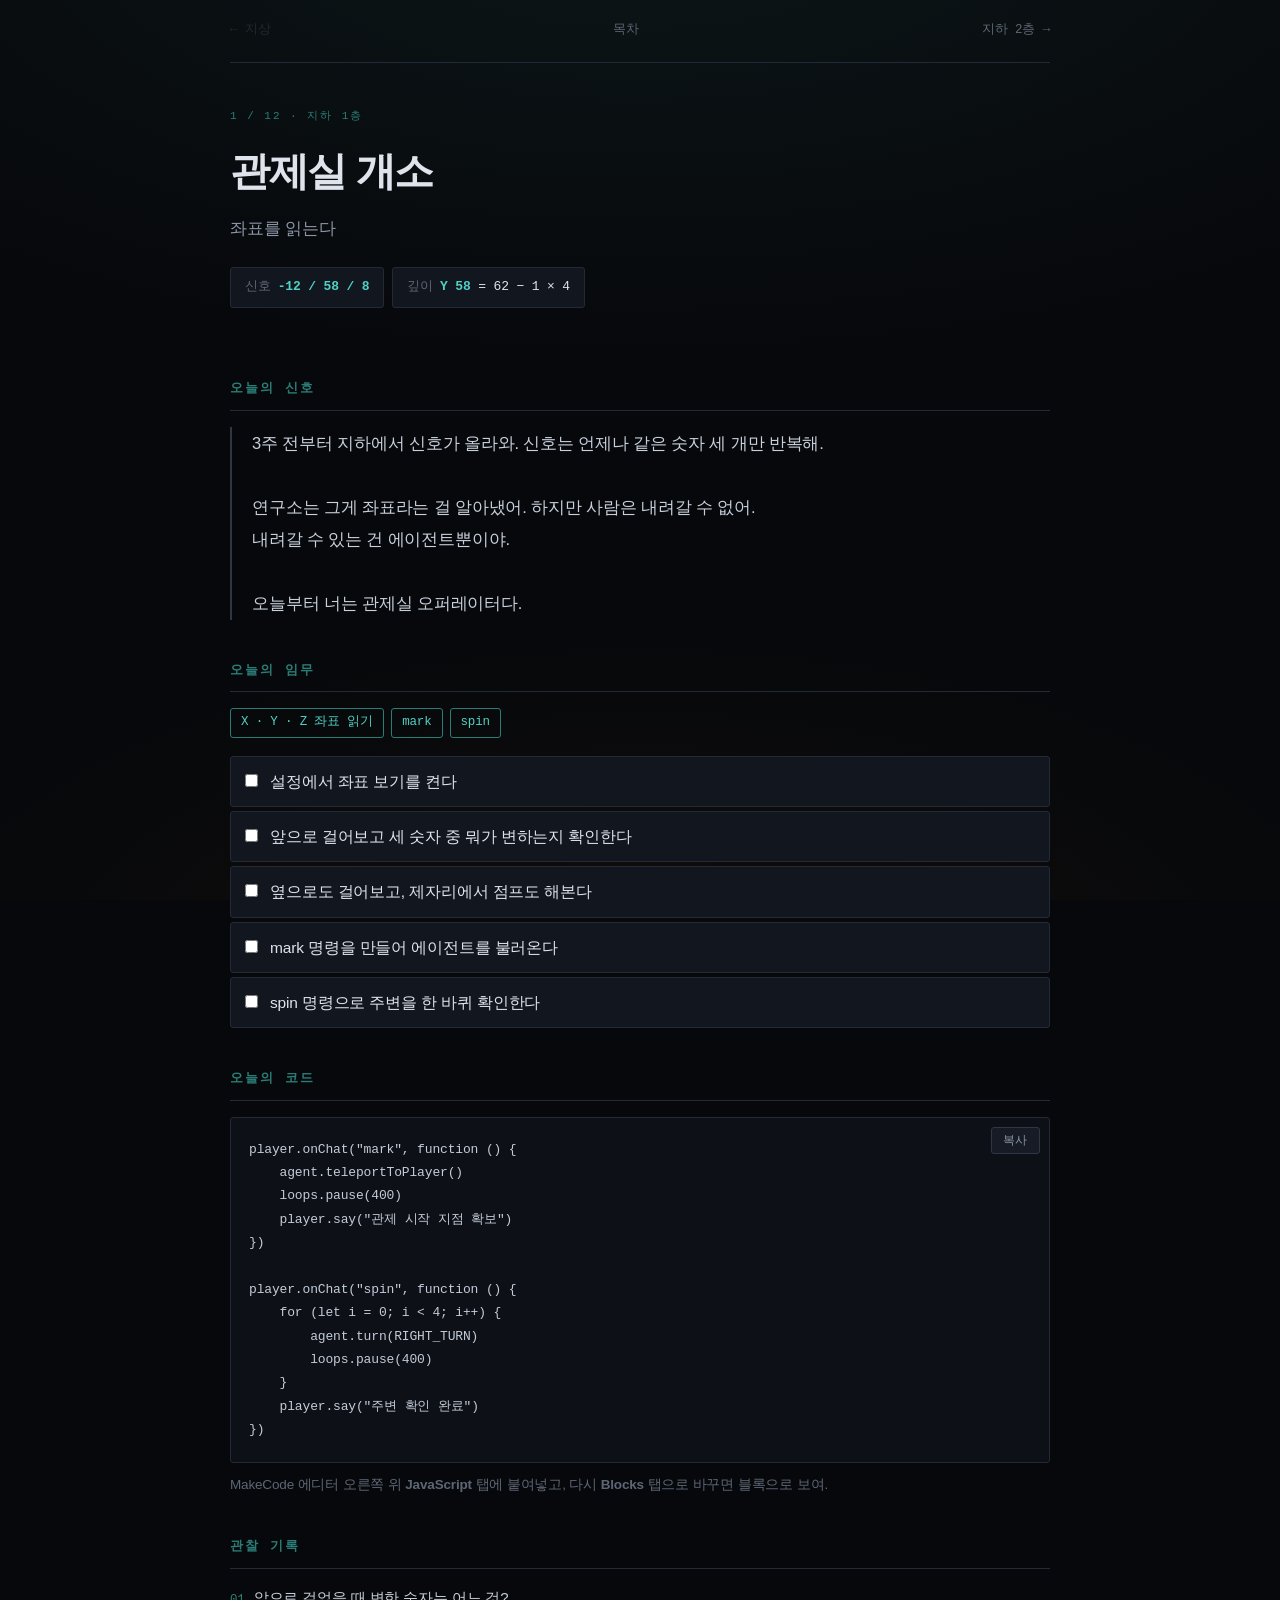
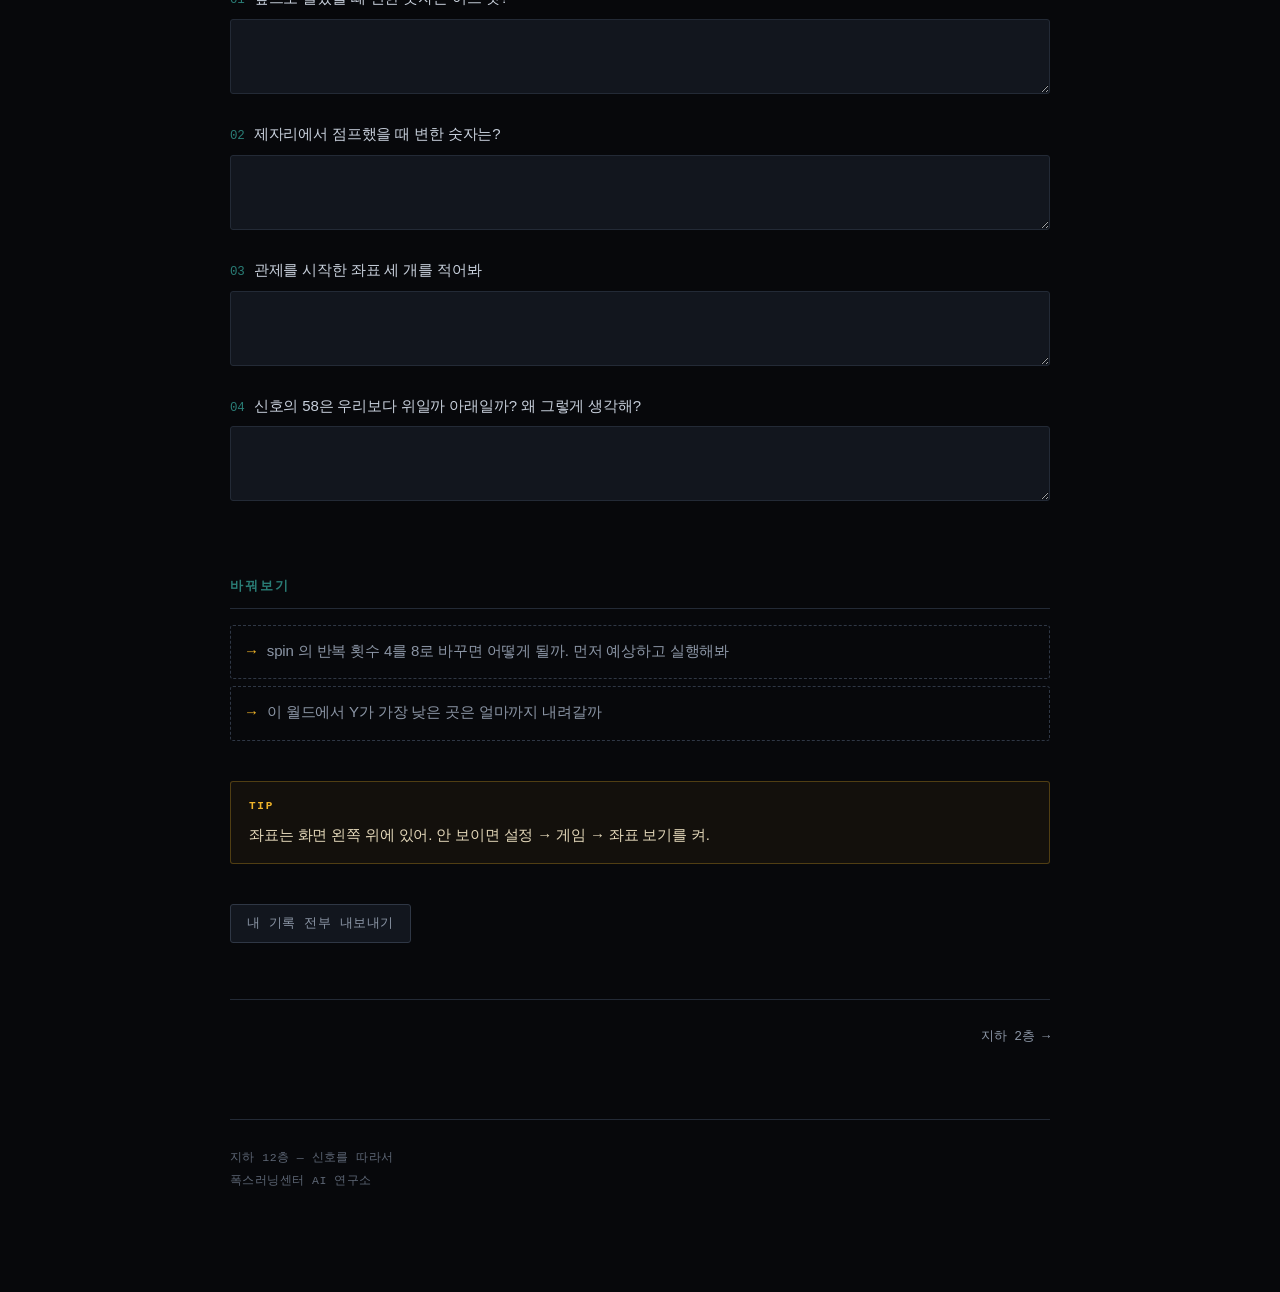
==== docs/floor.html @ 3bc2bc6d "아이용 웹 교재 사이트 추가 Co-Authored-By: Claude Opus 5 <noreply@anthropic.com>" ====
<!doctype html>
<html lang="ko">
<head>
<meta charset="utf-8">
<meta name="viewport" content="width=device-width, initial-scale=1">
<title>지하 12층 — 신호를 따라서</title>
<link rel="stylesheet" href="css/style.css">
</head>
<body>
<div class="wrap" id="floor"></div>

<script src="data/floors.js"></script>
<script src="js/app.js"></script>
</body>
</html>
---- docs/css/style.css ----
/* 아이용 웹 교재 스타일 — 관제실 터미널 톤 */

:root {
  --bg: #07080b;
  --bg-2: #0d1016;
  --panel: #12161e;
  --panel-2: #161b25;
  --line: #232a36;
  --line-2: #2f3745;
  --tx: #dfe4ec;
  --tx-dim: #8b95a5;
  --tx-faint: #5d6675;
  --cyan: #4fd1c5;
  --cyan-dim: #2a7d76;
  --amber: #f0b429;
  --red: #e5695b;
  --mono: "Consolas", "D2Coding", "Menlo", "Courier New", monospace;
  --sans: -apple-system, BlinkMacSystemFont, "Segoe UI", "Malgun Gothic",
    "Apple SD Gothic Neo", "Noto Sans KR", sans-serif;
}

* { box-sizing: border-box; }

html { -webkit-text-size-adjust: 100%; }

body {
  margin: 0;
  background: var(--bg);
  color: var(--tx);
  font-family: var(--sans);
  font-size: 16px;
  line-height: 1.75;
  letter-spacing: -0.01em;
  background-image:
    radial-gradient(ellipse 80% 50% at 50% -10%, rgba(79, 209, 197, 0.07), transparent),
    radial-gradient(ellipse 60% 40% at 50% 110%, rgba(240, 180, 41, 0.04), transparent);
  background-attachment: fixed;
}

.wrap {
  max-width: 860px;
  margin: 0 auto;
  padding: 0 20px 100px;
}

/* ---------- 공통 ---------- */

a { color: var(--cyan); text-decoration: none; }
a:hover { text-decoration: underline; }

.mono { font-family: var(--mono); }

.eyebrow {
  font-family: var(--mono);
  font-size: 11px;
  letter-spacing: 0.18em;
  text-transform: uppercase;
  color: var(--cyan-dim);
  margin: 0 0 10px;
}

.rule {
  height: 1px;
  background: linear-gradient(90deg, var(--line-2), transparent);
  border: 0;
  margin: 40px 0;
}

/* ---------- 표지 ---------- */

.hero {
  padding: 72px 0 44px;
  border-bottom: 1px solid var(--line);
}

.hero h1 {
  font-size: clamp(32px, 7vw, 52px);
  line-height: 1.15;
  margin: 0 0 14px;
  font-weight: 800;
  letter-spacing: -0.035em;
}

.hero .tagline {
  color: var(--tx-dim);
  font-size: 17px;
  margin: 0 0 28px;
  max-width: 42ch;
}

.hero .meta {
  font-family: var(--mono);
  font-size: 12.5px;
  color: var(--tx-faint);
  letter-spacing: 0.04em;
}

/* 수신 신호 패널 */

.signal-box {
  margin: 34px 0 0;
  border: 1px solid var(--line);
  border-left: 3px solid var(--cyan);
  background: var(--panel);
  padding: 22px 24px;
  border-radius: 3px;
}

.signal-box p {
  margin: 0 0 12px;
  color: var(--tx-dim);
  font-size: 15.5px;
}

.signal-box p:last-child { margin-bottom: 0; }

.signal-code {
  font-family: var(--mono);
  font-size: clamp(22px, 5vw, 30px);
  color: var(--cyan);
  letter-spacing: 0.1em;
  margin: 16px 0;
  display: block;
}

/* ---------- 진행률 ---------- */

.progress {
  margin: 40px 0 8px;
  display: flex;
  align-items: baseline;
  justify-content: space-between;
  gap: 16px;
}

.progress h2 { font-size: 18px; margin: 0; letter-spacing: -0.02em; }

.progress .count {
  font-family: var(--mono);
  font-size: 12.5px;
  color: var(--tx-faint);
}

.bar {
  height: 3px;
  background: var(--line);
  border-radius: 2px;
  overflow: hidden;
  margin-bottom: 28px;
}

.bar > i {
  display: block;
  height: 100%;
  width: 0;
  background: var(--cyan);
  transition: width 0.5s ease;
}

/* ---------- 12층 단면도 ---------- */

.shaft { position: relative; padding-left: 42px; }

.shaft::before {
  content: "";
  position: absolute;
  left: 17px;
  top: 8px;
  bottom: 26px;
  width: 2px;
  background: repeating-linear-gradient(
    to bottom, var(--line-2) 0 6px, transparent 6px 12px
  );
}

.floor {
  position: relative;
  display: block;
  border: 1px solid var(--line);
  background: var(--panel);
  border-radius: 3px;
  padding: 15px 18px;
  margin-bottom: 9px;
  color: inherit;
  transition: border-color 0.15s, background 0.15s, transform 0.15s;
}

.floor:hover {
  border-color: var(--cyan-dim);
  background: var(--panel-2);
  text-decoration: none;
  transform: translateX(3px);
}

.floor::before {
  content: "";
  position: absolute;
  left: -32px;
  top: 50%;
  width: 9px;
  height: 9px;
  margin-top: -4.5px;
  border-radius: 50%;
  background: var(--bg);
  border: 2px solid var(--line-2);
}

.floor.done::before { background: var(--cyan); border-color: var(--cyan); }
.floor.key { border-left: 3px solid var(--amber); }

.floor-top {
  display: flex;
  align-items: baseline;
  gap: 12px;
  flex-wrap: wrap;
}

.floor-n {
  font-family: var(--mono);
  font-size: 12px;
  color: var(--tx-faint);
  letter-spacing: 0.08em;
  min-width: 66px;
}

.floor-title { font-size: 17px; font-weight: 700; letter-spacing: -0.02em; }

.floor-y {
  font-family: var(--mono);
  font-size: 12px;
  color: var(--cyan-dim);
  margin-left: auto;
}

.floor-sub {
  color: var(--tx-dim);
  font-size: 14px;
  margin-top: 3px;
}

.floor.key .floor-sub::after {
  content: "핵심";
  font-family: var(--mono);
  font-size: 10px;
  letter-spacing: 0.1em;
  color: var(--amber);
  border: 1px solid rgba(240, 180, 41, 0.35);
  border-radius: 2px;
  padding: 1px 5px;
  margin-left: 9px;
  vertical-align: 1px;
}

/* ---------- 층 페이지 ---------- */

.topnav {
  display: flex;
  align-items: center;
  justify-content: space-between;
  gap: 10px;
  padding: 20px 0;
  border-bottom: 1px solid var(--line);
  font-family: var(--mono);
  font-size: 12.5px;
}

.topnav a, .topnav span { color: var(--tx-faint); }
.topnav a:hover { color: var(--cyan); text-decoration: none; }
.topnav .disabled { opacity: 0.28; }

.fhead { padding: 44px 0 30px; }

.fhead h1 {
  font-size: clamp(28px, 6vw, 40px);
  margin: 0 0 8px;
  font-weight: 800;
  letter-spacing: -0.035em;
}

.fhead .sub { color: var(--tx-dim); font-size: 16.5px; margin: 0 0 24px; }

.coords {
  display: flex;
  gap: 8px;
  flex-wrap: wrap;
  font-family: var(--mono);
}

.coord {
  border: 1px solid var(--line);
  background: var(--panel);
  border-radius: 3px;
  padding: 8px 14px;
  font-size: 13px;
}

.coord b { color: var(--cyan); font-weight: 600; }
.coord i { color: var(--tx-faint); font-style: normal; margin-right: 7px; }

section { margin: 40px 0; }

section > h2 {
  font-size: 13px;
  font-family: var(--mono);
  letter-spacing: 0.16em;
  text-transform: uppercase;
  color: var(--cyan-dim);
  margin: 0 0 16px;
  padding-bottom: 9px;
  border-bottom: 1px solid var(--line);
}

.story {
  white-space: pre-line;
  font-size: 16.5px;
  line-height: 1.95;
  color: #c8d0dc;
  border-left: 2px solid var(--line-2);
  padding-left: 20px;
}

.chips { display: flex; gap: 7px; flex-wrap: wrap; margin-bottom: 18px; }

.chip {
  font-family: var(--mono);
  font-size: 12.5px;
  border: 1px solid var(--cyan-dim);
  color: var(--cyan);
  border-radius: 3px;
  padding: 3px 10px;
}

.chip.slot { border-color: var(--line-2); color: var(--amber); }

/* 임무 체크리스트 */

.tasks { list-style: none; margin: 0; padding: 0; }

.tasks li { margin-bottom: 4px; }

.tasks label {
  display: flex;
  gap: 12px;
  align-items: flex-start;
  padding: 11px 14px;
  border: 1px solid var(--line);
  border-radius: 3px;
  background: var(--panel);
  cursor: pointer;
  transition: border-color 0.15s;
  font-size: 15.5px;
}

.tasks label:hover { border-color: var(--line-2); }

.tasks input { margin: 6px 0 0; accent-color: var(--cyan); flex: none; }

.tasks input:checked + span { color: var(--tx-faint); text-decoration: line-through; }

/* 코드 */

.codebox { position: relative; }

.codebox pre {
  margin: 0;
  background: var(--bg-2);
  border: 1px solid var(--line);
  border-radius: 3px;
  padding: 20px 20px 20px 18px;
  overflow-x: auto;
  font-family: var(--mono);
  font-size: 13px;
  line-height: 1.8;
  color: #c3ccd9;
  tab-size: 4;
}

.copy {
  position: absolute;
  top: 10px;
  right: 10px;
  font-family: var(--mono);
  font-size: 11.5px;
  letter-spacing: 0.06em;
  background: var(--panel-2);
  color: var(--tx-dim);
  border: 1px solid var(--line-2);
  border-radius: 3px;
  padding: 5px 11px;
  cursor: pointer;
}

.copy:hover { color: var(--cyan); border-color: var(--cyan-dim); }
.copy.ok { color: var(--cyan); border-color: var(--cyan); }

.codenote {
  font-size: 13.5px;
  color: var(--tx-faint);
  margin-top: 10px;
}

/* 관찰 기록 */

.field { margin-bottom: 18px; }

.field label {
  display: block;
  font-size: 15px;
  margin-bottom: 7px;
  color: #c8d0dc;
}

.field label b {
  font-family: var(--mono);
  color: var(--cyan-dim);
  font-weight: 400;
  margin-right: 9px;
  font-size: 12.5px;
}

.field textarea {
  width: 100%;
  min-height: 52px;
  resize: vertical;
  background: var(--panel);
  border: 1px solid var(--line);
  border-radius: 3px;
  color: var(--tx);
  font-family: var(--sans);
  font-size: 15px;
  line-height: 1.7;
  padding: 11px 13px;
}

.field textarea:focus {
  outline: none;
  border-color: var(--cyan-dim);
  background: var(--panel-2);
}

.saved {
  font-family: var(--mono);
  font-size: 11.5px;
  color: var(--cyan-dim);
  height: 16px;
  margin-top: -8px;
}

/* 확장 과제 */

.stretch { list-style: none; margin: 0; padding: 0; }

.stretch li {
  padding: 12px 16px;
  border: 1px dashed var(--line-2);
  border-radius: 3px;
  margin-bottom: 7px;
  color: var(--tx-dim);
  font-size: 15px;
}

.stretch li::before {
  content: "→";
  color: var(--amber);
  margin-right: 11px;
  font-family: var(--mono);
}

/* TIP / 안내 */

.tip {
  border: 1px solid rgba(240, 180, 41, 0.28);
  background: rgba(240, 180, 41, 0.05);
  border-radius: 3px;
  padding: 15px 18px;
  font-size: 15px;
  color: #e2d6b8;
}

.tip b {
  font-family: var(--mono);
  font-size: 11px;
  letter-spacing: 0.16em;
  color: var(--amber);
  display: block;
  margin-bottom: 6px;
}

.shotnote {
  border: 1px solid var(--line);
  background: var(--panel);
  border-radius: 3px;
  padding: 15px 18px;
  font-size: 15px;
  color: var(--tx-dim);
}

.shotnote code {
  font-family: var(--mono);
  color: var(--cyan);
  font-size: 13.5px;
}

.ending {
  white-space: pre-line;
  border: 1px solid var(--cyan-dim);
  background: linear-gradient(180deg, rgba(79, 209, 197, 0.06), transparent);
  border-radius: 3px;
  padding: 30px 26px;
  font-size: 17px;
  line-height: 2;
  color: #cfe3e0;
  text-align: center;
}

/* 하단 이동 */

.pager {
  display: flex;
  justify-content: space-between;
  gap: 12px;
  margin-top: 56px;
  padding-top: 26px;
  border-top: 1px solid var(--line);
  font-family: var(--mono);
  font-size: 13px;
}

.pager a { color: var(--tx-dim); }
.pager a:hover { color: var(--cyan); text-decoration: none; }

/* 내보내기 */

.export {
  margin-top: 40px;
  display: flex;
  gap: 10px;
  flex-wrap: wrap;
}

.btn {
  font-family: var(--mono);
  font-size: 12.5px;
  letter-spacing: 0.05em;
  background: var(--panel);
  color: var(--tx-dim);
  border: 1px solid var(--line-2);
  border-radius: 3px;
  padding: 10px 16px;
  cursor: pointer;
}

.btn:hover { color: var(--cyan); border-color: var(--cyan-dim); }

footer {
  margin-top: 70px;
  padding-top: 26px;
  border-top: 1px solid var(--line);
  font-family: var(--mono);
  font-size: 11.5px;
  color: var(--tx-faint);
  letter-spacing: 0.04em;
  line-height: 2;
}

@media (max-width: 560px) {
  body { font-size: 15.5px; }
  .wrap { padding: 0 16px 70px; }
  .shaft { padding-left: 30px; }
  .shaft::before { left: 11px; }
  .floor::before { left: -24px; }
  .floor-y { margin-left: 0; width: 100%; }
  .codebox pre { font-size: 12px; }
}
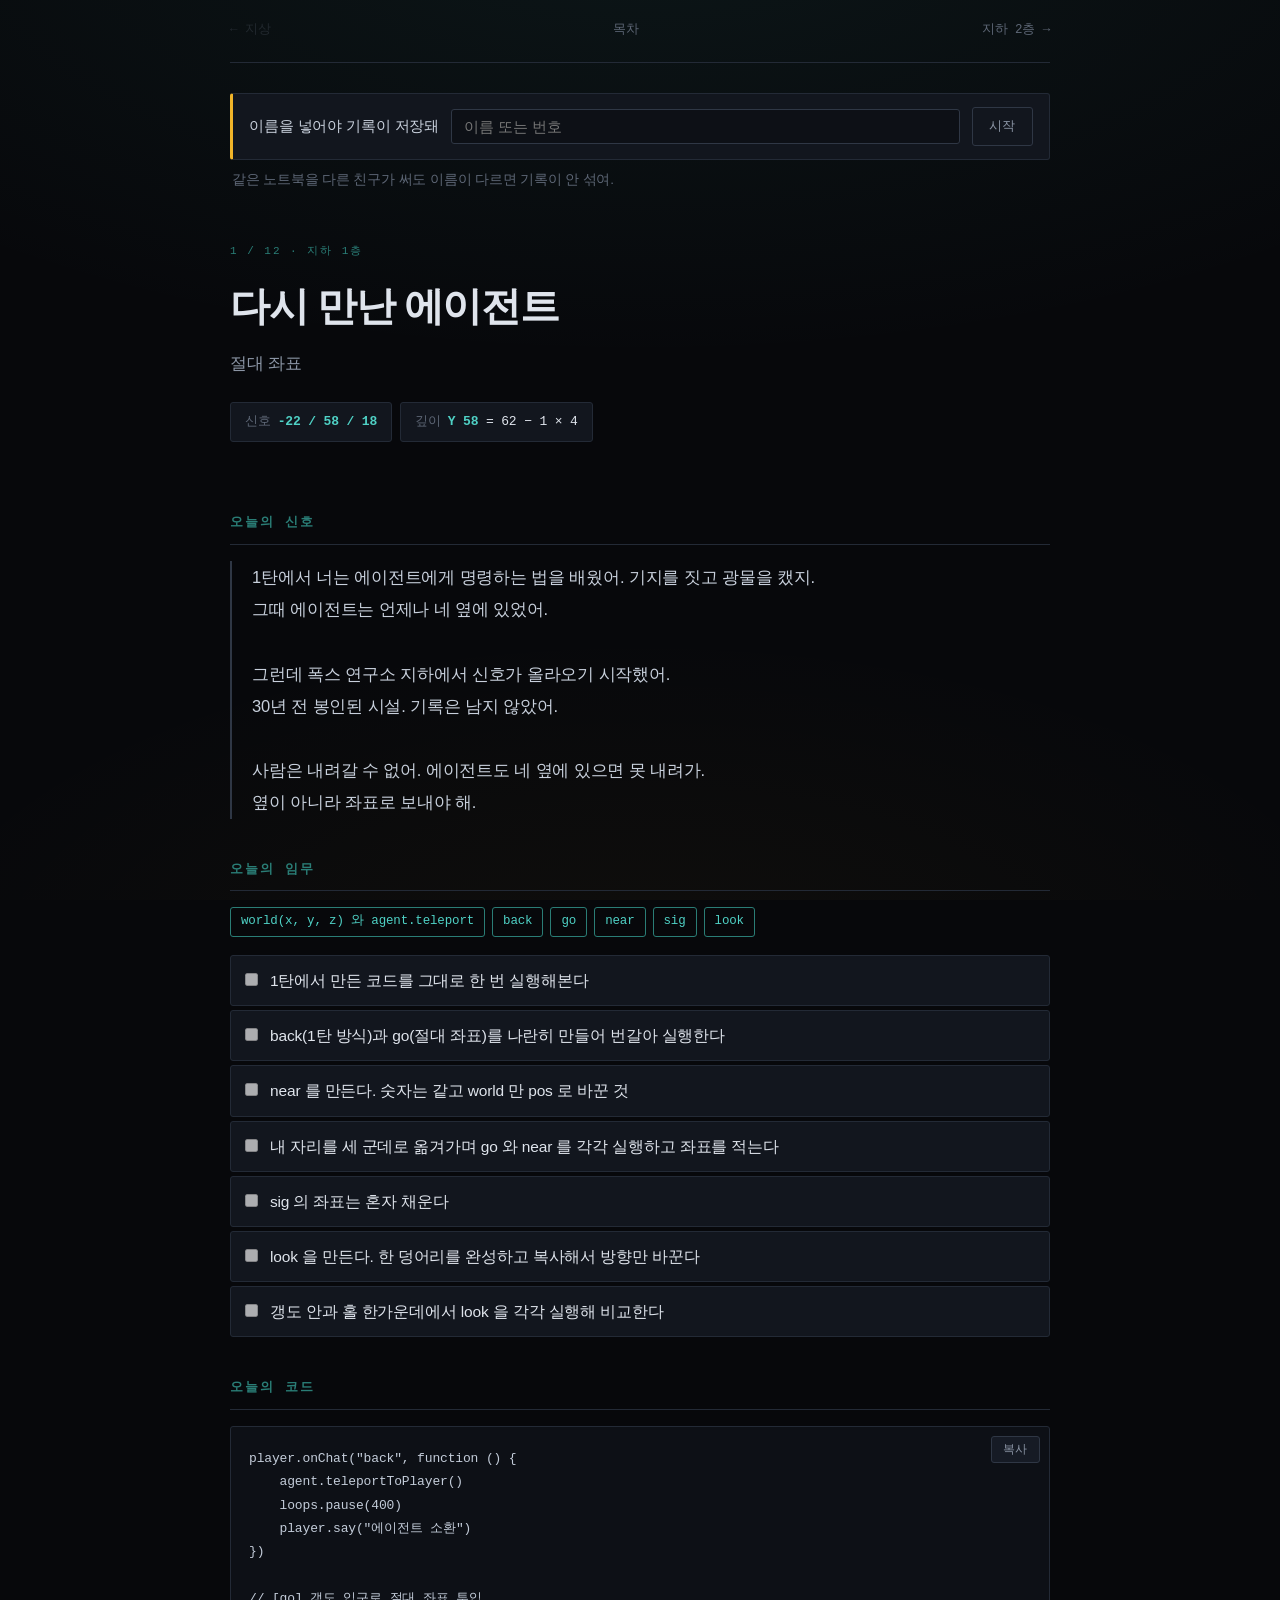
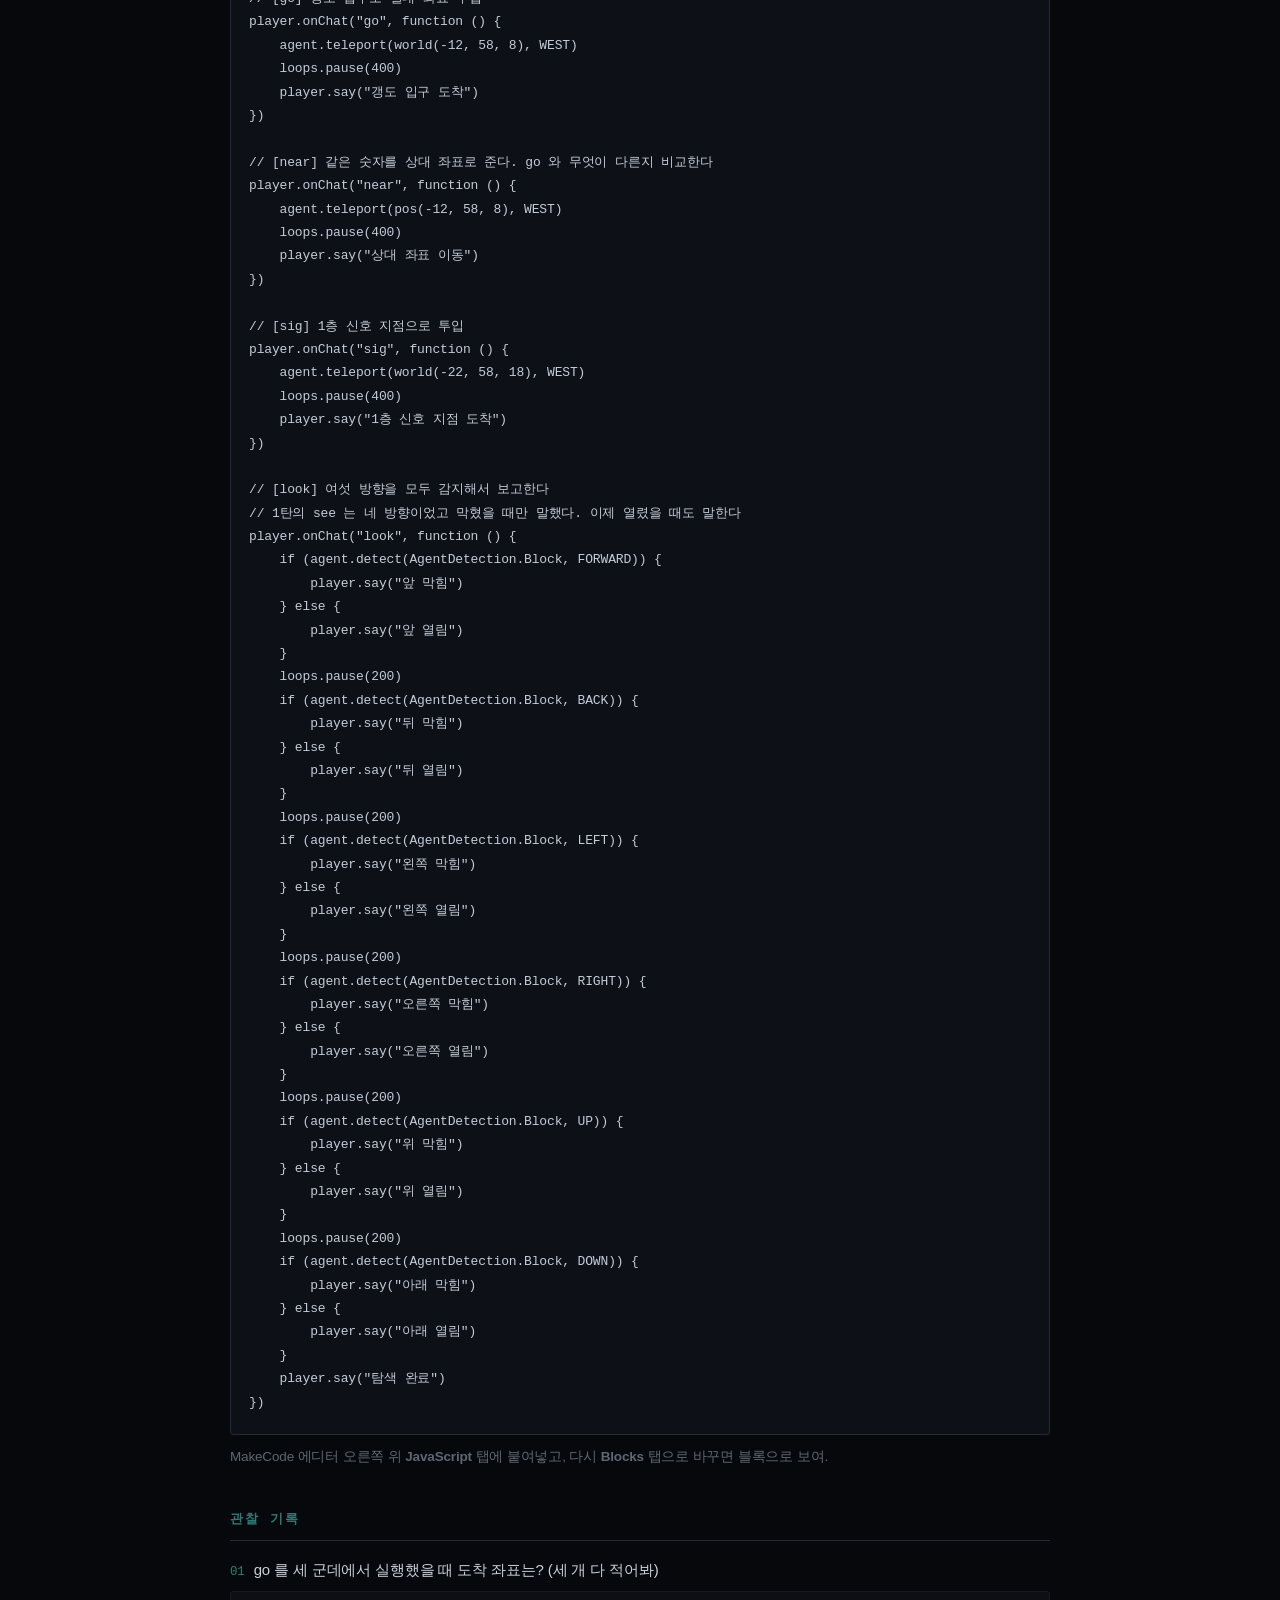
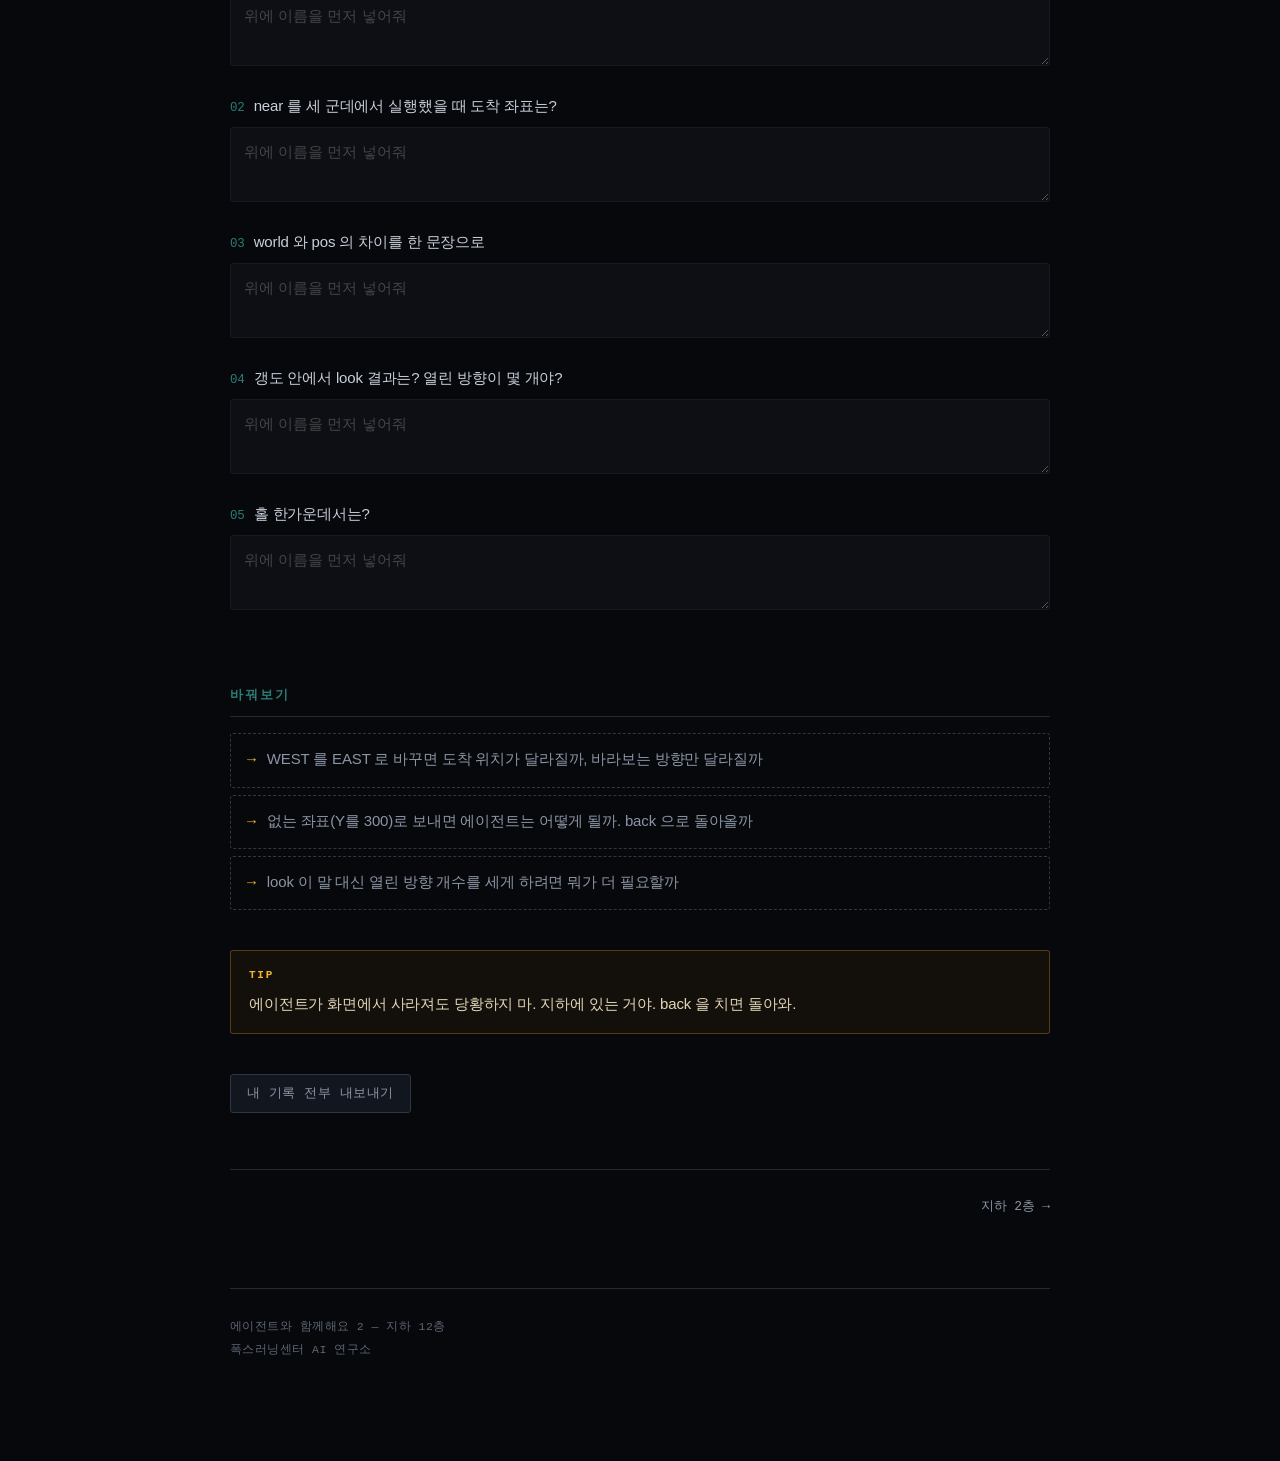
==== commit 4ffa0c6e: "아이 기록을 이름별로 분리하고 구글 시트 백업 경로를 추가 localStorage 는 기기+브라우저 프로필에 묶여 아이 계정과 무관하다. 같은 노트북을 돌려 쓰면 기록이 섞이고, " ====
--- a/docs/floor.html
+++ b/docs/floor.html
@@ -3,12 +3,13 @@
 <head>
 <meta charset="utf-8">
 <meta name="viewport" content="width=device-width, initial-scale=1">
-<title>지하 12층 — 신호를 따라서</title>
+<title>에이전트와 함께해요 2 — 지하 12층</title>
 <link rel="stylesheet" href="css/style.css">
 </head>
 <body>
 <div class="wrap" id="floor"></div>
 
+<script src="data/config.js"></script>
 <script src="data/floors.js"></script>
 <script src="js/app.js"></script>
 </body>
--- a/docs/css/style.css
+++ b/docs/css/style.css
@@ -123,6 +123,83 @@
   display: block;
 }
 
+/* ---------- 이름 막대 ---------- */
+
+#studentbar { margin: 30px 0 6px; }
+
+.sbar {
+  display: flex;
+  align-items: center;
+  gap: 12px;
+  flex-wrap: wrap;
+  border: 1px solid var(--line);
+  background: var(--panel);
+  border-radius: 3px;
+  padding: 13px 16px;
+}
+
+.sbar.ask { border-left: 3px solid var(--amber); }
+
+.sbar label {
+  font-size: 15px;
+  color: #c8d0dc;
+  flex: none;
+}
+
+.sbar input[type="text"] {
+  flex: 1 1 160px;
+  min-width: 130px;
+  background: var(--bg-2);
+  border: 1px solid var(--line-2);
+  border-radius: 3px;
+  color: var(--tx);
+  font-family: var(--sans);
+  font-size: 15px;
+  padding: 8px 12px;
+}
+
+.sbar input[type="text"]:focus {
+  outline: none;
+  border-color: var(--cyan-dim);
+}
+
+.sbar-who {
+  font-size: 15px;
+  color: var(--tx-dim);
+}
+
+.sbar-who b {
+  color: var(--tx);
+  font-weight: 700;
+  margin-left: 5px;
+}
+
+.sbar-note {
+  font-size: 13.5px;
+  color: var(--tx-faint);
+  margin: 8px 2px 0;
+}
+
+.syncstate {
+  font-family: var(--mono);
+  font-size: 11.5px;
+  letter-spacing: 0.04em;
+  color: var(--tx-faint);
+  margin-left: auto;
+}
+
+.syncstate.ok { color: var(--cyan-dim); }
+.syncstate.busy { color: var(--amber); }
+.syncstate.fail { color: var(--red); }
+.syncstate.off { color: var(--tx-faint); }
+
+.btn.small { padding: 7px 12px; font-size: 11.5px; }
+
+textarea:disabled {
+  opacity: 0.55;
+  cursor: not-allowed;
+}
+
 /* ---------- 진행률 ---------- */
 
 .progress {
